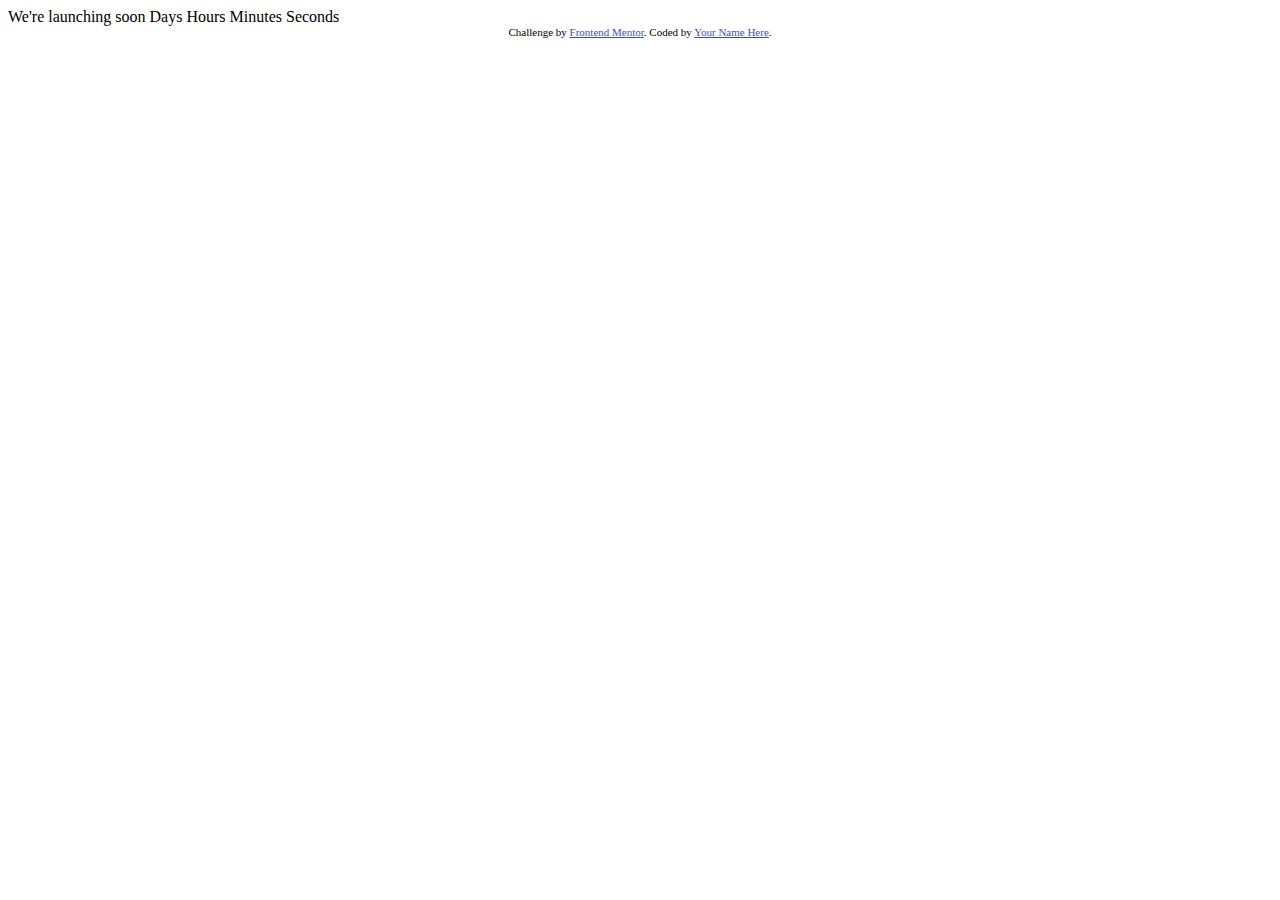
==== index.html @ 6a6adf4f "Initial commit" ====
<!DOCTYPE html>
<html lang="en">
<head>
  <meta charset="UTF-8">
  <meta name="viewport" content="width=device-width, initial-scale=1.0"> <!-- displays site properly based on user's device -->

  <link rel="icon" type="image/png" sizes="32x32" href="./images/favicon-32x32.png">
  
  <title>Frontend Mentor | Launch countdown timer</title>

  <!-- Feel free to remove these styles or customise in your own stylesheet 👍 -->
  <style>
    .attribution { font-size: 11px; text-align: center; }
    .attribution a { color: hsl(228, 45%, 44%); }
  </style>
</head>
<body>

  We're launching soon

  Days
  Hours
  Minutes
  Seconds
  
  <div class="attribution">
    Challenge by <a href="https://www.frontendmentor.io?ref=challenge" target="_blank">Frontend Mentor</a>. 
    Coded by <a href="#">Your Name Here</a>.
  </div>
</body>
</html>
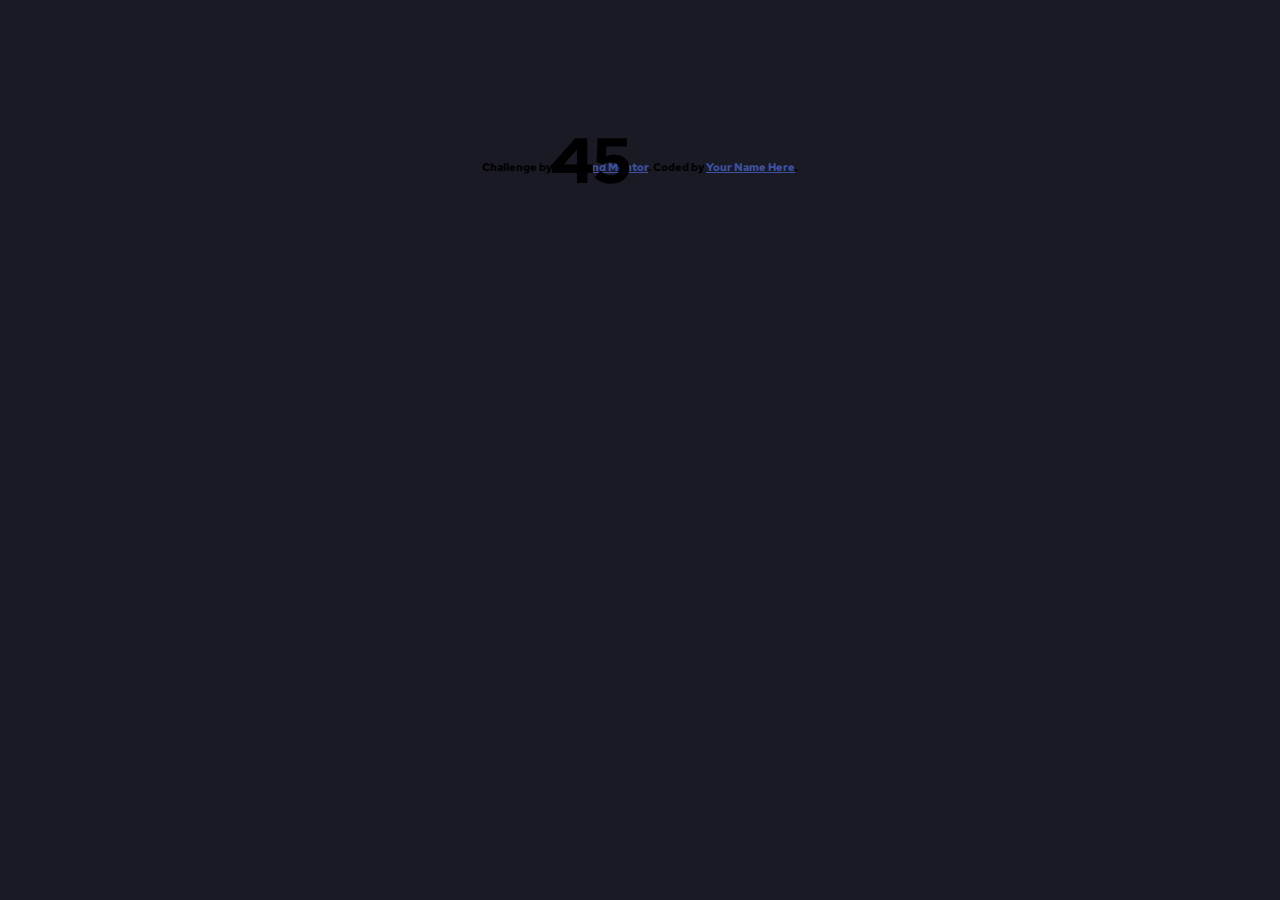
==== commit 9786975c: "Card flip animation is working" ====
--- a/index.html
+++ b/index.html
@@ -1,31 +1,24 @@
 <!DOCTYPE html>
 <html lang="en">
-<head>
-  <meta charset="UTF-8">
-  <meta name="viewport" content="width=device-width, initial-scale=1.0"> <!-- displays site properly based on user's device -->
+  <head>
+    <meta charset="UTF-8" />
+    <meta name="viewport" content="width=device-width, initial-scale=1.0" />
+    <!-- displays site properly based on user's device -->
 
-  <link rel="icon" type="image/png" sizes="32x32" href="./images/favicon-32x32.png">
-  
-  <title>Frontend Mentor | Launch countdown timer</title>
+    <link rel="icon" type="image/png" sizes="32x32" href="./images/favicon-32x32.png" />
 
-  <!-- Feel free to remove these styles or customise in your own stylesheet 👍 -->
-  <style>
-    .attribution { font-size: 11px; text-align: center; }
-    .attribution a { color: hsl(228, 45%, 44%); }
-  </style>
-</head>
-<body>
+    <title>Frontend Mentor | Launch countdown timer</title>
+    <link rel="stylesheet" href="index.css" />
+  </head>
+  <body>
+    <div class="container">
+      <div class="card-half card-top">45</div>
+      <div class="card-half card-bottom"></div>
+    </div>
 
-  We're launching soon
-
-  Days
-  Hours
-  Minutes
-  Seconds
-  
-  <div class="attribution">
-    Challenge by <a href="https://www.frontendmentor.io?ref=challenge" target="_blank">Frontend Mentor</a>. 
-    Coded by <a href="#">Your Name Here</a>.
-  </div>
-</body>
-</html>+    <div class="attribution">
+      Challenge by <a href="https://www.frontendmentor.io?ref=challenge" target="_blank">Frontend Mentor</a>. Coded by
+      <a href="#">Your Name Here</a>.
+    </div>
+  </body>
+</html>
--- a/index.css
+++ b/index.css
@@ -0,0 +1,133 @@
+@import url('https://fonts.googleapis.com/css2?family=Red+Hat+Text:wght@700&display=swap');
+
+:root {
+  --flip-duration: 1s;
+}
+
+/* Reset */
+*,
+*::before,
+*::after {
+  box-sizing: border-box;
+}
+
+* {
+  margin: 0;
+  padding: 0;
+}
+
+img {
+  display: block;
+  max-width: 100%;
+}
+
+/* Styles */
+
+body {
+  background-color: hsl(234, 17%, 12%);
+  /* background-image: url(./images/bg-stars.svg); */
+  background-size: cover;
+  background-position: center;
+  font-family: 'Red Hat Text', sans-serif;
+  font-weight: 700;
+  font-size: 4rem;
+}
+
+.container {
+  margin-inline: auto;
+  margin-top: 10rem;
+  display: flex;
+  flex-direction: column;
+  justify-content: center;
+  align-items: center;
+}
+
+.card {
+  width: 11.25rem;
+  height: 10.5rem;
+  perspective: 300px;
+  position: relative;
+}
+
+.card-half {
+  width: 11.25rem;
+  height: 5.25rem;
+  overflow: hidden;
+  position: absolute;
+}
+
+.card-half p {
+  text-align: center;
+}
+
+.card-top-position {
+  top: 0;
+  left: 0;
+  z-index: 3;
+}
+
+.card-top-position p {
+  transform: translateY(50%);
+}
+
+.card-top-color {
+  background-color: hsl(240 21% 22%);
+  color: hsl(345 60% 57%);
+}
+
+.card-bottom-position {
+  bottom: 0;
+  left: 0;
+  z-index: 1;
+}
+
+.card-bottom-position p {
+  transform: translateY(-50%);
+}
+
+.card-bottom-color {
+  background-color: hsl(236, 21%, 26%);
+  color: hsl(345, 95%, 68%);
+}
+
+.new-card-top-position {
+  top: 0;
+  left: 0;
+  z-index: 2;
+}
+
+.new-card-top-position p {
+  transform: translateY(50%);
+}
+
+.flip {
+  transform-origin: bottom;
+  animation: flip forwards var(--flip-duration) linear;
+}
+
+@keyframes flip {
+  0% {
+    transform: rotateX(0deg);
+  }
+
+  to {
+    transform: rotateX(-180deg);
+  }
+}
+
+.visible {
+  opacity: 1;
+}
+
+.hidden {
+  opacity: 0;
+}
+
+/* Attribution */
+.attribution {
+  font-size: 11px;
+  text-align: center;
+}
+.attribution a {
+  color: hsl(228, 45%, 44%);
+}
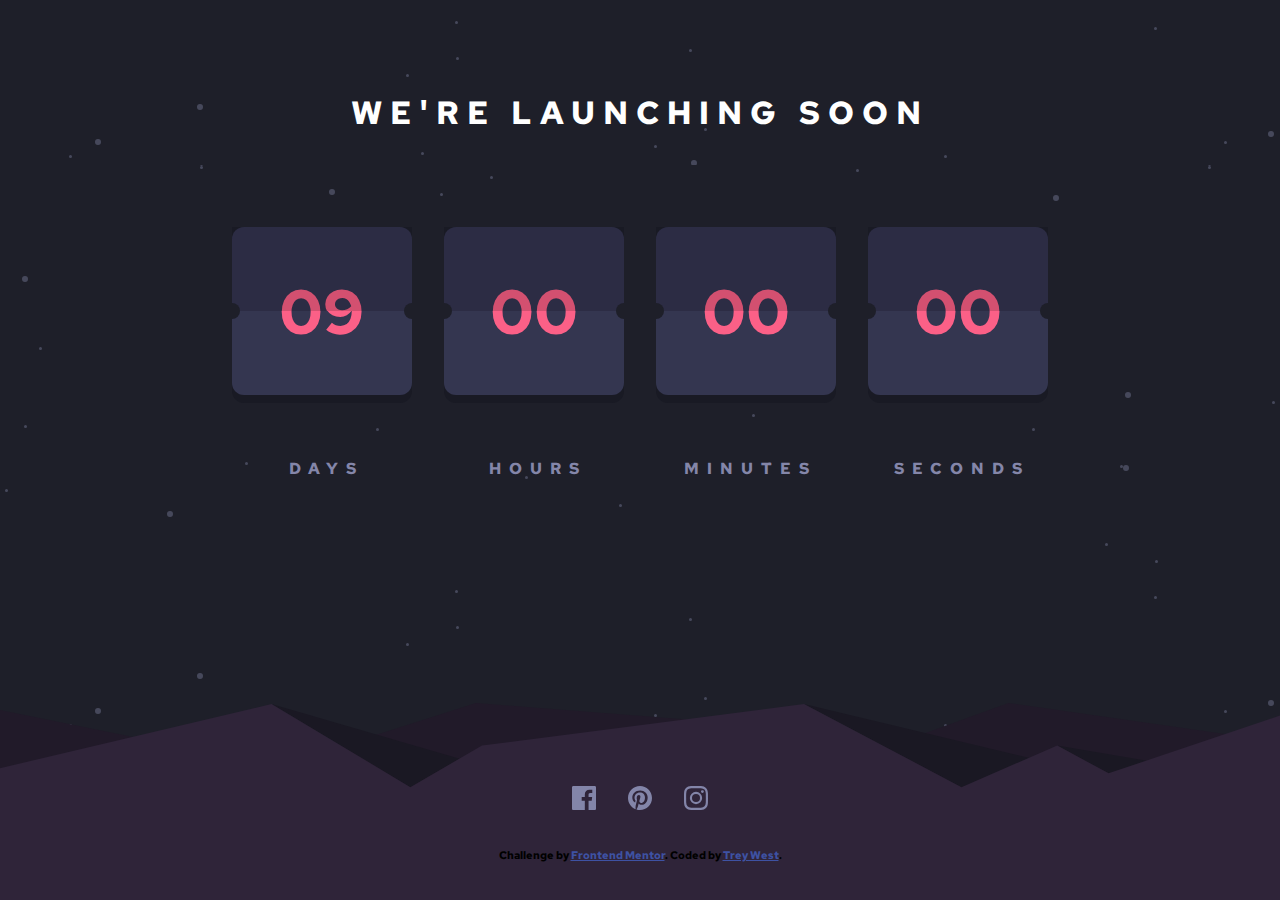
==== commit 87699ea7: "Completed Layout" ====
--- a/index.html
+++ b/index.html
@@ -11,14 +11,62 @@
     <link rel="stylesheet" href="index.css" />
   </head>
   <body>
-    <div class="container">
-      <div class="card-half card-top">45</div>
-      <div class="card-half card-bottom"></div>
+    <h1>We're Launching Soon</h1>
+    <div class="countdown">
+      <div class="card-container">
+        <div class="card days-card">
+          <div class="card-half card-top-position card-top-style card-top-borders">
+            <p>09</p>
+          </div>
+          <div class="card-half card-bottom-position card-bottom-style card-bottom-borders">
+            <p>09</p>
+          </div>
+        </div>
+        <div class="card hours-card">
+          <div class="card-half card-top-position card-top-style card-top-borders">
+            <p>00</p>
+          </div>
+          <div class="card-half card-bottom-position card-bottom-style card-bottom-borders">
+            <p>00</p>
+          </div>
+        </div>
+        <div class="card minutes-card">
+          <div class="card-half card-top-position card-top-style card-top-borders">
+            <p>00</p>
+          </div>
+          <div class="card-half card-bottom-position card-bottom-style card-bottom-borders">
+            <p>00</p>
+          </div>
+        </div>
+        <div class="card seconds-card">
+          <div class="card-half card-top-position card-top-style card-top-borders">
+            <p>00</p>
+          </div>
+          <div class="card-half card-bottom-position card-bottom-style card-bottom-borders">
+            <p>00</p>
+          </div>
+        </div>
+        <p class="card-label">Days</p>
+        <p class="card-label">Hours</p>
+        <p class="card-label">Minutes</p>
+        <p class="card-label">Seconds</p>
+      </div>
     </div>
-
+    <ul class="social-links">
+      <li>
+        <a href="#"><img src="./images/icon-facebook.svg" alt="facebook link" /></a>
+      </li>
+      <li>
+        <a href="#"><img src="./images/icon-pinterest.svg" alt="pinterest link" /></a>
+      </li>
+      <li>
+        <a href="#"><img src="./images/icon-instagram.svg" alt="instagram link" /></a>
+      </li>
+    </ul>
     <div class="attribution">
       Challenge by <a href="https://www.frontendmentor.io?ref=challenge" target="_blank">Frontend Mentor</a>. Coded by
-      <a href="#">Your Name Here</a>.
+      <a href="#">Trey West</a>.
     </div>
+    <script src="index.js"></script>
   </body>
 </html>
--- a/index.css
+++ b/index.css
@@ -1,7 +1,18 @@
 @import url('https://fonts.googleapis.com/css2?family=Red+Hat+Text:wght@700&display=swap');
 
 :root {
-  --flip-duration: 1s;
+  /* Colors */
+  --clr-page-bg: hsl(235, 16%, 14%);
+  --clr-white: hsl(0, 0%, 100%);
+  --clr-card-label: hsl(237, 18%, 59%);
+  --clr-card-shadow: hsl(234, 17%, 12%);
+
+  /* Typography */
+  --ff-sans: 'Red Hat Text', sans-serif;
+  --fw-normal: 700;
+  --fs-h1: 2rem;
+  --fs-card: 4rem;
+  --fs-card-label: 1rem;
 }
 
 /* Reset */
@@ -16,30 +27,54 @@
   padding: 0;
 }
 
+body {
+  height: 100vh;
+}
+
 img {
   display: block;
   max-width: 100%;
 }
 
+ul {
+  list-style-type: none;
+}
+
 /* Styles */
 
 body {
-  background-color: hsl(234, 17%, 12%);
-  /* background-image: url(./images/bg-stars.svg); */
-  background-size: cover;
-  background-position: center;
-  font-family: 'Red Hat Text', sans-serif;
-  font-weight: 700;
-  font-size: 4rem;
-}
-
-.container {
-  margin-inline: auto;
-  margin-top: 10rem;
-  display: flex;
-  flex-direction: column;
-  justify-content: center;
-  align-items: center;
+  background: url(./images/pattern-hills.svg) bottom repeat-x, url(./images/bg-stars.svg) center, var(--clr-page-bg);
+  font-family: var(--ff-sans);
+  font-weight: var(--fw-normal);
+  display: grid;
+  grid-template-columns: 100%;
+  grid-template-rows: 25% 25% 40% 10%;
+  /* grid-template-rows: 94% 2% 2% 2%; */
+  grid-template-areas: 'h1' 'countdown' 'social-links' 'attribution';
+}
+
+h1 {
+  grid-area: h1;
+  justify-self: center;
+  align-self: center;
+  font-size: var(--fs-h1);
+  color: var(--clr-white);
+  text-transform: uppercase;
+  letter-spacing: 0.5rem;
+}
+
+.countdown {
+  grid-area: countdown;
+  justify-self: center;
+  align-self: center;
+}
+
+.card-container {
+  display: grid;
+  grid-template-columns: repeat(4, 1fr);
+  grid-template-rows: 90% 10%;
+  gap: 2rem;
+  font-size: var(--fs-card);
 }
 
 .card {
@@ -49,11 +84,24 @@
   position: relative;
 }
 
+.card::after {
+  content: '';
+  background-color: var(--clr-card-shadow);
+  position: absolute;
+  top: 0;
+  left: 0;
+  right: 0;
+  bottom: -5%;
+  border-bottom-left-radius: 0.75rem;
+  border-bottom-right-radius: 0.75rem;
+}
+
 .card-half {
   width: 11.25rem;
   height: 5.25rem;
   overflow: hidden;
   position: absolute;
+  transform-origin: bottom;
 }
 
 .card-half p {
@@ -70,11 +118,35 @@
   transform: translateY(50%);
 }
 
-.card-top-color {
+.card-top-style {
   background-color: hsl(240 21% 22%);
   color: hsl(345 60% 57%);
 }
 
+.card-top-borders {
+  border-top-left-radius: 0.75rem;
+  border-top-right-radius: 0.75rem;
+}
+
+.card-top-borders::before,
+.card-top-borders::after {
+  content: '';
+  background-color: var(--clr-page-bg);
+  width: 1rem;
+  height: 1rem;
+  border-radius: 50%;
+  position: absolute;
+  bottom: -0.5rem;
+}
+
+.card-top-borders::before {
+  left: -0.5rem;
+}
+
+.card-top-borders::after {
+  right: -0.5rem;
+}
+
 .card-bottom-position {
   bottom: 0;
   left: 0;
@@ -85,11 +157,35 @@
   transform: translateY(-50%);
 }
 
-.card-bottom-color {
+.card-bottom-style {
   background-color: hsl(236, 21%, 26%);
   color: hsl(345, 95%, 68%);
 }
 
+.card-bottom-borders {
+  border-bottom-left-radius: 0.75rem;
+  border-bottom-right-radius: 0.75rem;
+}
+
+.card-bottom-borders::before,
+.card-bottom-borders::after {
+  content: '';
+  background-color: var(--clr-page-bg);
+  width: 1rem;
+  height: 1rem;
+  border-radius: 50%;
+  position: absolute;
+  top: -0.5rem;
+}
+
+.card-bottom-borders::before {
+  left: -0.5rem;
+}
+
+.card-bottom-borders::after {
+  right: -0.5rem;
+}
+
 .new-card-top-position {
   top: 0;
   left: 0;
@@ -98,11 +194,6 @@
 
 .new-card-top-position p {
   transform: translateY(50%);
-}
-
-.flip {
-  transform-origin: bottom;
-  animation: flip forwards var(--flip-duration) linear;
 }
 
 @keyframes flip {
@@ -115,16 +206,33 @@
   }
 }
 
-.visible {
-  opacity: 1;
-}
-
-.hidden {
-  opacity: 0;
+.card-label {
+  font-size: var(--fs-card-label);
+  color: var(--clr-card-label);
+  text-transform: uppercase;
+  letter-spacing: 0.5em;
+  margin-right: -0.5em;
+  justify-self: center;
+}
+
+.social-links {
+  grid-area: social-links;
+  justify-self: center;
+  align-self: end;
+  display: flex;
+  gap: 2rem;
+}
+
+.social-links img:hover {
+  transition: transform 500ms ease;
+  transform: scale(1.5);
 }
 
 /* Attribution */
 .attribution {
+  grid-area: attribution;
+  justify-self: center;
+  align-self: center;
   font-size: 11px;
   text-align: center;
 }
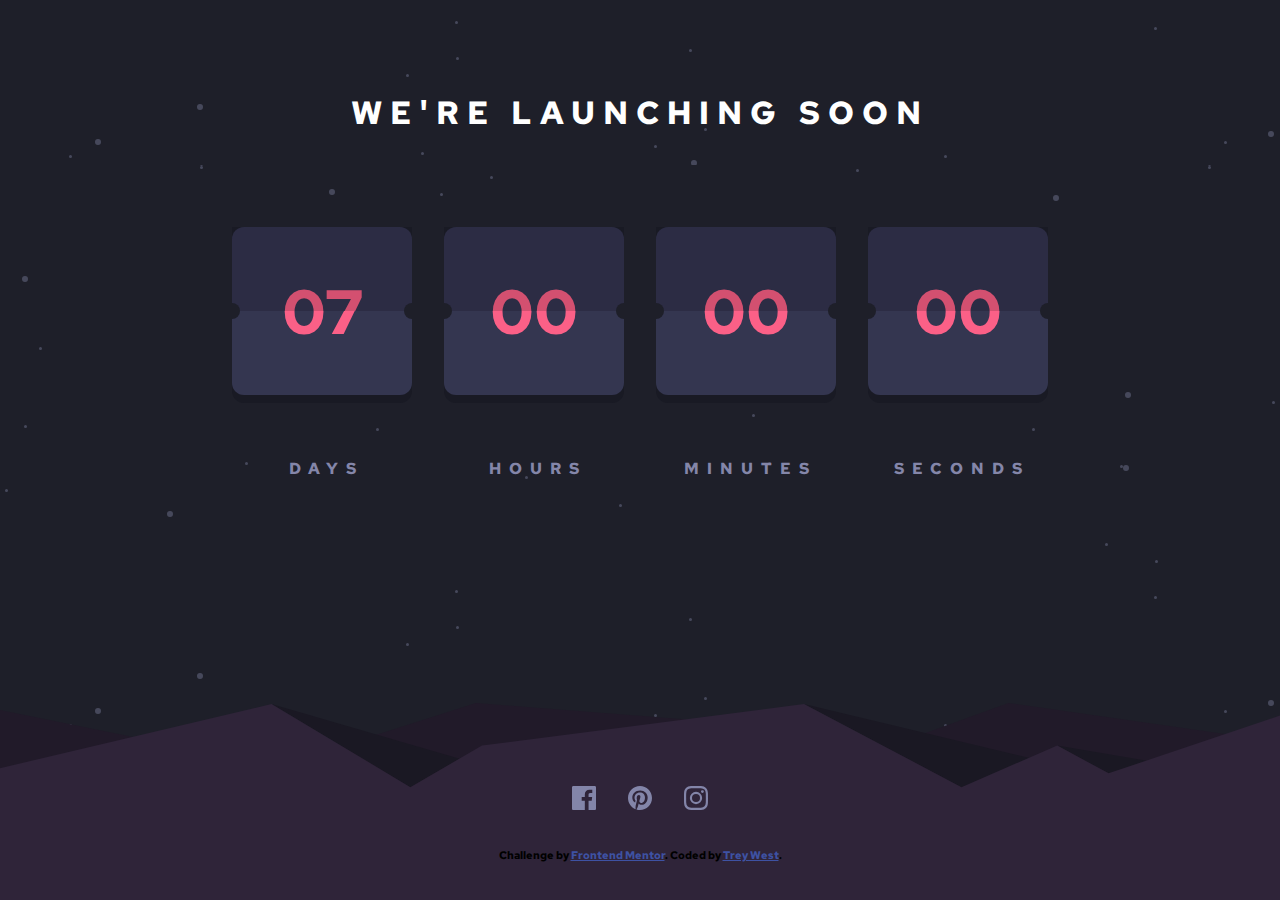
==== commit 85afea47: "Initialized counters from JavaScript" ====
--- a/index.html
+++ b/index.html
@@ -16,10 +16,10 @@
       <div class="card-container">
         <div class="card days-card">
           <div class="card-half card-top-position card-top-style card-top-borders">
-            <p>09</p>
+            <p>00</p>
           </div>
           <div class="card-half card-bottom-position card-bottom-style card-bottom-borders">
-            <p>09</p>
+            <p>00</p>
           </div>
         </div>
         <div class="card hours-card">
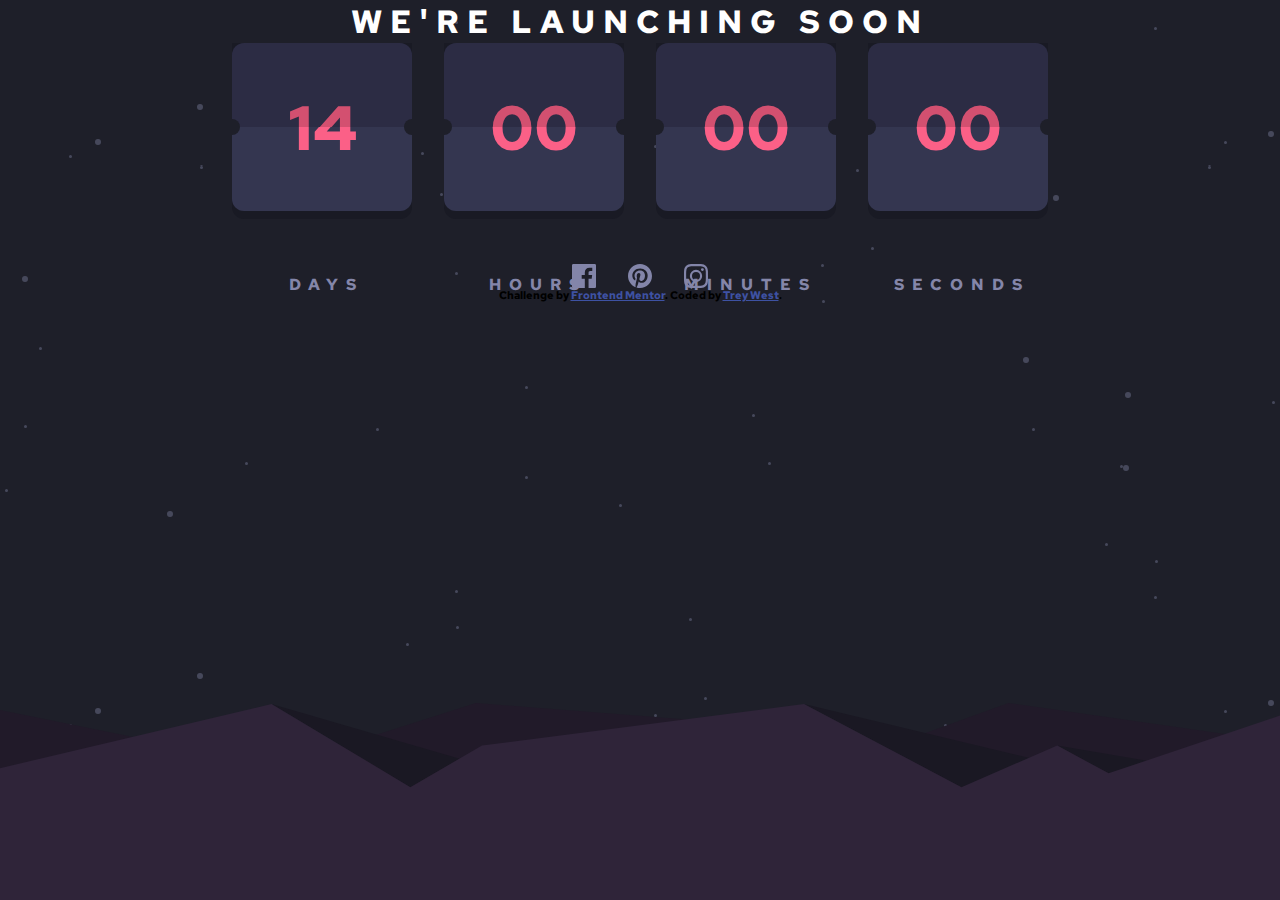
==== commit 24ca7c3f: "Wrapped content in main tag" ====
--- a/index.html
+++ b/index.html
@@ -1,72 +1,84 @@
 <!DOCTYPE html>
 <html lang="en">
-  <head>
-    <meta charset="UTF-8" />
-    <meta name="viewport" content="width=device-width, initial-scale=1.0" />
-    <!-- displays site properly based on user's device -->
+    <head>
+        <meta charset="UTF-8" />
+        <meta name="viewport" content="width=device-width, initial-scale=1.0" />
+        <!-- displays site properly based on user's device -->
 
-    <link rel="icon" type="image/png" sizes="32x32" href="./images/favicon-32x32.png" />
+        <link rel="icon" type="image/png" sizes="32x32" href="./images/favicon-32x32.png" />
 
-    <title>Frontend Mentor | Launch countdown timer</title>
-    <link rel="stylesheet" href="index.css" />
-  </head>
-  <body>
-    <h1>We're Launching Soon</h1>
-    <div class="countdown">
-      <div class="card-container">
-        <div class="card days-card">
-          <div class="card-half card-top-position card-top-style card-top-borders">
-            <p>00</p>
-          </div>
-          <div class="card-half card-bottom-position card-bottom-style card-bottom-borders">
-            <p>00</p>
-          </div>
-        </div>
-        <div class="card hours-card">
-          <div class="card-half card-top-position card-top-style card-top-borders">
-            <p>00</p>
-          </div>
-          <div class="card-half card-bottom-position card-bottom-style card-bottom-borders">
-            <p>00</p>
-          </div>
-        </div>
-        <div class="card minutes-card">
-          <div class="card-half card-top-position card-top-style card-top-borders">
-            <p>00</p>
-          </div>
-          <div class="card-half card-bottom-position card-bottom-style card-bottom-borders">
-            <p>00</p>
-          </div>
-        </div>
-        <div class="card seconds-card">
-          <div class="card-half card-top-position card-top-style card-top-borders">
-            <p>00</p>
-          </div>
-          <div class="card-half card-bottom-position card-bottom-style card-bottom-borders">
-            <p>00</p>
-          </div>
-        </div>
-        <p class="card-label">Days</p>
-        <p class="card-label">Hours</p>
-        <p class="card-label">Minutes</p>
-        <p class="card-label">Seconds</p>
-      </div>
-    </div>
-    <ul class="social-links">
-      <li>
-        <a href="#"><img src="./images/icon-facebook.svg" alt="facebook link" /></a>
-      </li>
-      <li>
-        <a href="#"><img src="./images/icon-pinterest.svg" alt="pinterest link" /></a>
-      </li>
-      <li>
-        <a href="#"><img src="./images/icon-instagram.svg" alt="instagram link" /></a>
-      </li>
-    </ul>
-    <div class="attribution">
-      Challenge by <a href="https://www.frontendmentor.io?ref=challenge" target="_blank">Frontend Mentor</a>. Coded by
-      <a href="#">Trey West</a>.
-    </div>
-    <script src="index.js"></script>
-  </body>
+        <title>Frontend Mentor | Launch countdown timer</title>
+        <link rel="stylesheet" href="index.css" />
+    </head>
+    <body>
+        <main>
+            <h1>We're Launching Soon</h1>
+            <div class="countdown">
+                <div class="card-container">
+                    <div class="card days-card">
+                        <div class="card-half card-top-position card-top-style card-top-borders">
+                            <p>00</p>
+                        </div>
+                        <div
+                            class="card-half card-bottom-position card-bottom-style card-bottom-borders"
+                        >
+                            <p>00</p>
+                        </div>
+                    </div>
+                    <div class="card hours-card">
+                        <div class="card-half card-top-position card-top-style card-top-borders">
+                            <p>00</p>
+                        </div>
+                        <div
+                            class="card-half card-bottom-position card-bottom-style card-bottom-borders"
+                        >
+                            <p>00</p>
+                        </div>
+                    </div>
+                    <div class="card minutes-card">
+                        <div class="card-half card-top-position card-top-style card-top-borders">
+                            <p>00</p>
+                        </div>
+                        <div
+                            class="card-half card-bottom-position card-bottom-style card-bottom-borders"
+                        >
+                            <p>00</p>
+                        </div>
+                    </div>
+                    <div class="card seconds-card">
+                        <div class="card-half card-top-position card-top-style card-top-borders">
+                            <p>00</p>
+                        </div>
+                        <div
+                            class="card-half card-bottom-position card-bottom-style card-bottom-borders"
+                        >
+                            <p>00</p>
+                        </div>
+                    </div>
+                    <p class="card-label">Days</p>
+                    <p class="card-label">Hours</p>
+                    <p class="card-label">Minutes</p>
+                    <p class="card-label">Seconds</p>
+                </div>
+            </div>
+            <ul class="social-links">
+                <li>
+                    <a href="#"><img src="./images/icon-facebook.svg" alt="facebook link" /></a>
+                </li>
+                <li>
+                    <a href="#"><img src="./images/icon-pinterest.svg" alt="pinterest link" /></a>
+                </li>
+                <li>
+                    <a href="#"><img src="./images/icon-instagram.svg" alt="instagram link" /></a>
+                </li>
+            </ul>
+            <div class="attribution">
+                Challenge by
+                <a href="https://www.frontendmentor.io?ref=challenge" target="_blank"
+                    >Frontend Mentor</a
+                >. Coded by <a href="#">Trey West</a>.
+            </div>
+        </main>
+        <script src="index.js"></script>
+    </body>
 </html>
